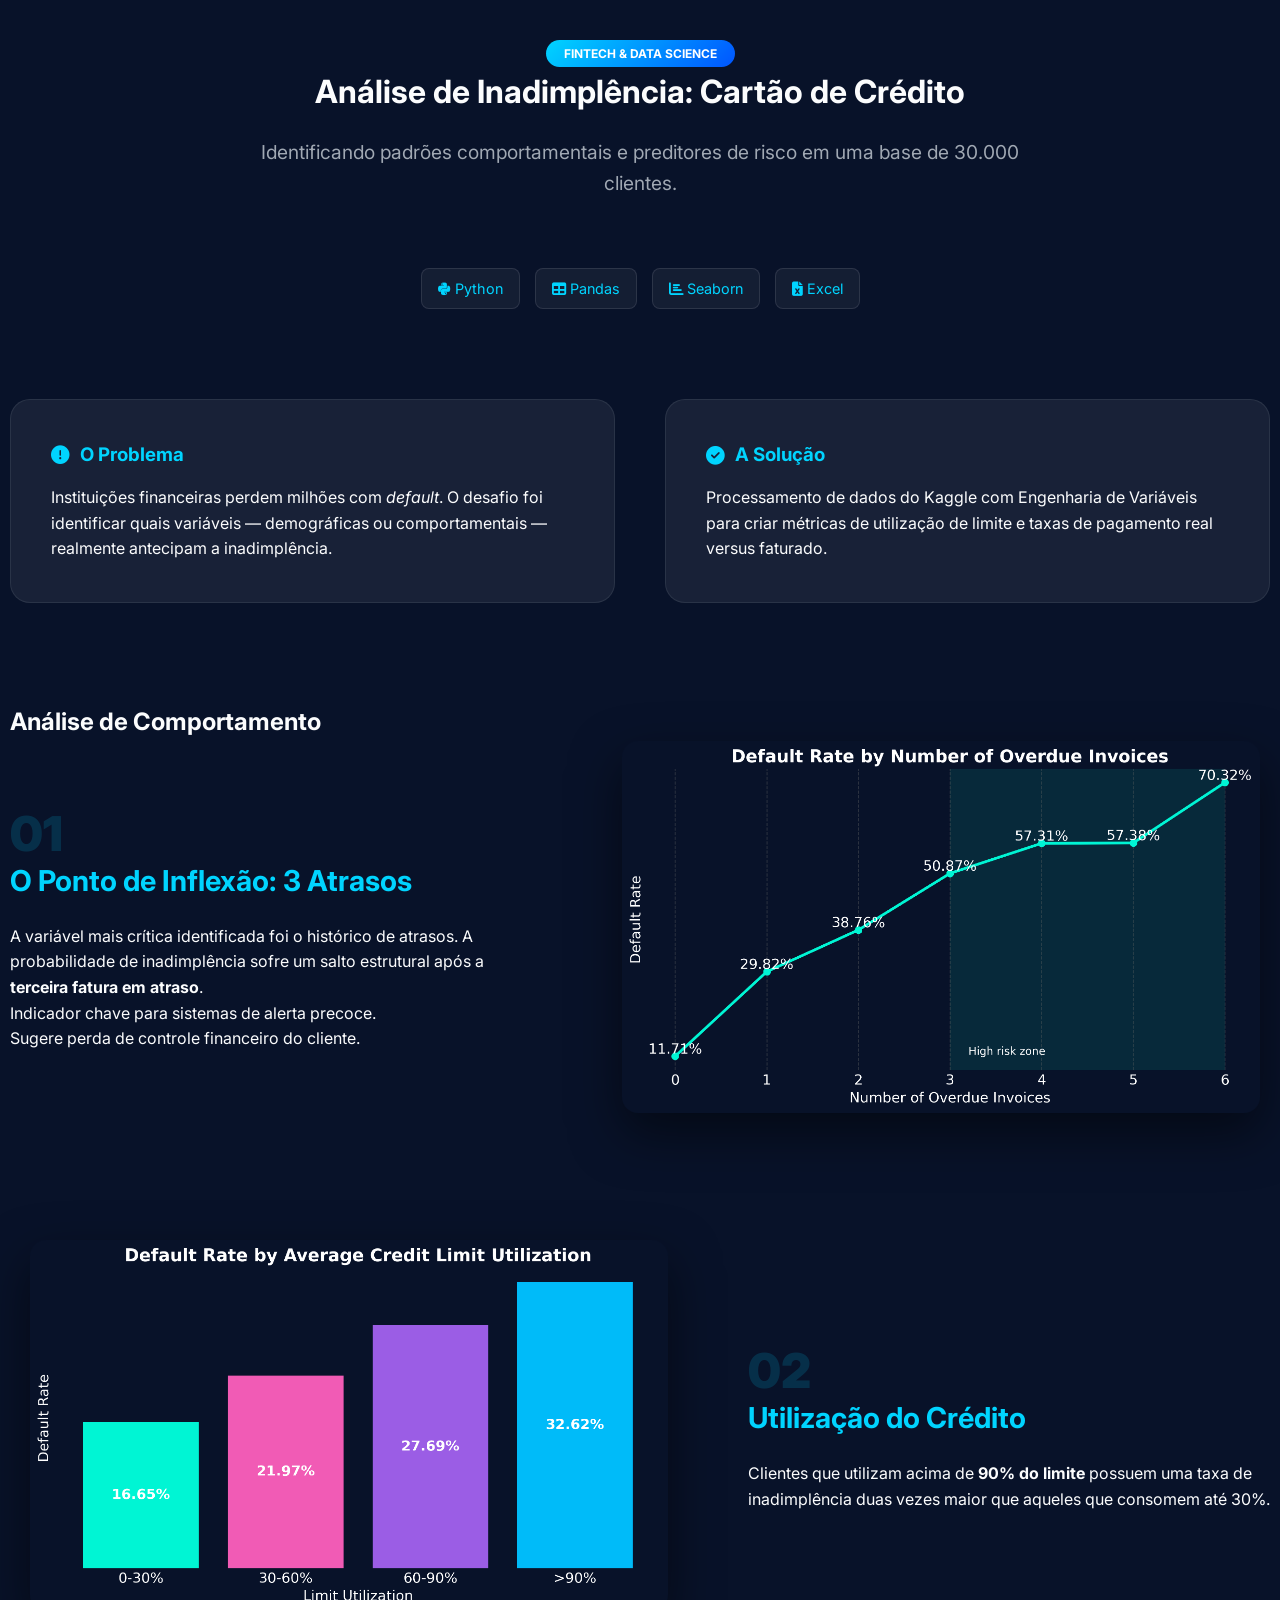
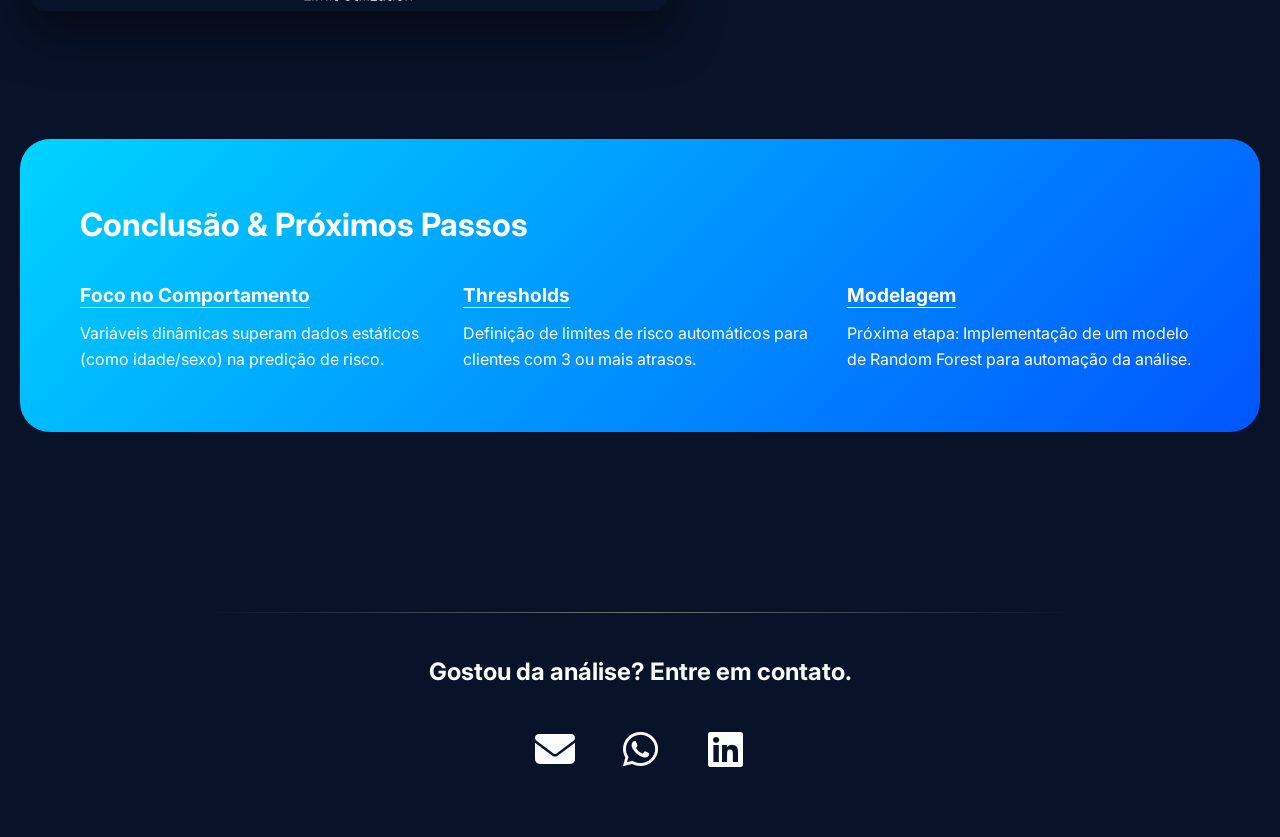
==== projeto.html @ cd3fa684 "Add files via upload" ====
<!doctype html>
<html lang="pt-br">
  <head>
    <meta charset="UTF-8" />
    <meta name="viewport" content="width=device-width, initial-scale=1.0" />
    <title>Case Study: Risco de Crédito</title>
    <link rel="stylesheet" href="styles.css" />
    <link
      rel="stylesheet"
      href="https://cdnjs.cloudflare.com/ajax/libs/font-awesome/6.5.0/css/all.min.css"
    />
    <link
      href="https://fonts.googleapis.com/css2?family=Inter:wght@300;400;600;700&display=swap"
      rel="stylesheet"
    />
  </head>

  <body>
    <header class="projeto-header-modern">
      <div class="container-central">
        <span class="category-tag">Fintech & Data Science</span>
        <h1>Análise de Inadimplência: Cartão de Crédito</h1>
        <p class="subtitulo-modern">
          Identificando padrões comportamentais e preditores de risco em uma
          base de 30.000 clientes.
        </p>
        <div class="tech-stack">
          <span><i class="fab fa-python"></i> Python</span>
          <span><i class="fas fa-table"></i> Pandas</span>
          <span><i class="fas fa-chart-bar"></i> Seaborn</span>
          <span><i class="fas fa-file-excel"></i> Excel</span>
        </div>
      </div>
    </header>

    <main class="container-central">
      <section class="overview-grid">
        <div class="info-card">
          <h3><i class="fas fa-exclamation-circle"></i> O Problema</h3>
          <p>
            Instituições financeiras perdem milhões com <em>default</em>. O
            desafio foi identificar quais variáveis — demográficas ou
            comportamentais — realmente antecipam a inadimplência.
          </p>
        </div>
        <div class="info-card">
          <h3><i class="fas fa-check-circle"></i> A Solução</h3>
          <p>
            Processamento de dados do Kaggle com Engenharia de Variáveis para
            criar métricas de utilização de limite e taxas de pagamento real
            versus faturado.
          </p>
        </div>
      </section>

      <section class="insight-section">
        <h2 class="section-title">Análise de Comportamento</h2>

        <div class="insight-row">
          <div class="insight-text">
            <span class="insight-number">01</span>
            <h3>O Ponto de Inflexão: 3 Atrasos</h3>
            <p>
              A variável mais crítica identificada foi o histórico de atrasos. A
              probabilidade de inadimplência sofre um salto estrutural após a
              <strong>terceira fatura em atraso</strong>.
            </p>
            <ul class="highlights">
              <li>Indicador chave para sistemas de alerta precoce.</li>
              <li>Sugere perda de controle financeiro do cliente.</li>
            </ul>
          </div>
          <div class="insight-visual">
            <img
              src="img/default_by_delay_payments.png"
              alt="Gráfico de Atrasos"
            />
          </div>
        </div>

        <div class="insight-row reverse">
          <div class="insight-text">
            <span class="insight-number">02</span>
            <h3>Utilização do Crédito</h3>
            <p>
              Clientes que utilizam acima de
              <strong>90% do limite</strong> possuem uma taxa de inadimplência
              duas vezes maior que aqueles que consomem até 30%.
            </p>
          </div>
          <div class="insight-visual">
            <img
              src="img/default_by_utilization_limit.png"
              alt="Gráfico de Utilização"
            />
          </div>
        </div>
      </section>

      <section class="conclusao-box">
        <h2>Conclusão & Próximos Passos</h2>
        <div class="grid-three">
          <div class="conclusao-item">
            <h4>Foco no Comportamento</h4>
            <p>
              Variáveis dinâmicas superam dados estáticos (como idade/sexo) na
              predição de risco.
            </p>
          </div>
          <div class="conclusao-item">
            <h4>Thresholds</h4>
            <p>
              Definição de limites de risco automáticos para clientes com 3 ou
              mais atrasos.
            </p>
          </div>
          <div class="conclusao-item">
            <h4>Modelagem</h4>
            <p>
              Próxima etapa: Implementação de um modelo de Random Forest para
              automação da análise.
            </p>
          </div>
        </div>
      </section>
    </main>

    <footer class="footer-contato">
      <hr class="divider" />
      <h2>Gostou da análise? Entre em contato.</h2>
      <div class="contato-icons">
        <a href="mailto:paulosantiago240@gmail.com"
          ><i class="fa-solid fa-envelope"></i
        ></a>
        <a href="https://wa.me/5567992562363"
          ><i class="fa-brands fa-whatsapp"></i
        ></a>
        <a href="https://www.linkedin.com/in/luis-paulo-loubet-557712179"
          ><i class="fa-brands fa-linkedin"></i
        ></a>
      </div>
    </footer>

    <button class="back-to-top">↑</button>

    <script src="script.js"></script>
  </body>
</html>
---- styles.css ----
/* ============================================================
   1. CONFIGURAÇÕES GLOBAIS E VARIÁVEIS
   ============================================================ */
:root {
  --primary-color: #00d4ff;
  --secondary-color: #6c757d;
  --background-color: #081229;
  --card-bg: rgba(35, 44, 65, 0.623);
  --text-color: #fbfcfd;
  --text-muted: #a0a8b3;
  --accent-gradient: linear-gradient(135deg, #00d4ff 0%, #0055ff 100%);
}

* {
  margin: 0;
  padding: 0;
  box-sizing: border-box;
  font-family: "Inter", sans-serif;
}

html {
  scroll-behavior: smooth;
}

body {
  background-color: var(--background-color);
  color: var(--text-color);
  line-height: 1.6;
}

/* Utilitários Gerais */
.divider {
  height: 1px;
  width: 70%;
  margin: 40px auto;
  background: linear-gradient(
    to right,
    transparent,
    var(--secondary-color),
    transparent
  );
  border: none;
}

/* ============================================================
   2. NAVEGAÇÃO (COMUM A TODO O SITE)
   ============================================================ */
.navegacao {
  position: fixed;
  background: linear-gradient(
    90deg,
    rgba(8, 18, 41, 0.95),
    rgba(8, 18, 41, 0.8)
  );
  width: 100%;
  z-index: 1000;
  padding: 1.2rem;
  backdrop-filter: blur(10px);
}

.menu {
  display: flex;
  list-style: none;
  justify-content: center;
  gap: 2rem;
}

.menu-link {
  color: var(--text-color);
  text-decoration: none;
  font-weight: 500;
  position: relative;
  padding: 0.5rem;
  transition: all 0.3s ease;
}

.menu-link:hover {
  color: var(--primary-color);
}

/* ============================================================
   3. ESTILOS DA HOME (PÁGINA PRINCIPAL - INDEX.HTML)
   ============================================================ */

/* Cabeçalho / Hero Section */
.cabecalho {
  display: flex;
  flex-direction: column;
  align-items: center;
  justify-content: center;
  height: 100vh;
  text-align: center;
  padding: 0 1rem;
}

.foto-perfil {
  width: 250px;
  height: 250px;
  box-shadow: 0 0 20px rgba(0, 212, 255, 0.2);
  border-radius: 50%;
  border: 2px solid var(--primary-color);
  object-fit: cover;
  margin-bottom: 1.5rem;
  transition: transform 0.5s ease;
}

.foto-perfil:hover {
  transform: scale(1.05);
}

.cabecalho h1 {
  font-size: 3.5rem;
  color: var(--primary-color);
  margin-bottom: 10px;
}

/* Seção Sobre */
.sobre {
  padding: 10rem 2rem;
  text-align: center;
}
.sobre-titulo {
  font-size: 2.5rem;
  margin-bottom: 30px;
  color: var(--primary-color);
}
.sobre-caixa {
  background: var(--card-bg);
  padding: 2.5rem;
  border-radius: 16px;
  max-width: 850px;
  margin: 0 auto;
  border: 1px solid rgba(255, 255, 255, 0.1);
}

/* Seção Projetos (Grid de Cards da Home) */
.projetos {
  padding: 80px 20px;
  text-align: center;
}
.projetos-titulo {
  font-size: 2.5rem;
  margin-bottom: 40px;
  color: var(--primary-color);
}

.projetos-caixa {
  display: flex;
  flex-wrap: wrap;
  gap: 30px;
  justify-content: center;
  max-width: 1200px;
  margin: 0 auto;
}

.projetos-card {
  width: 320px;
  background: var(--card-bg);
  border-radius: 16px;
  overflow: hidden;
  border: 1px solid rgba(255, 255, 255, 0.05);
  transition:
    transform 0.5s ease-in-out,
    box-shadow 0.5s ease-in-out;
  text-align: left;
}

.projetos-card:hover {
  transform: translateY(-10px);
  box-shadow: 0 10px 30px rgba(0, 212, 255, 0.15);
}

.projeto-link {
  text-decoration: none;
  color: inherit;
  display: block;
}
.projetos-imagem {
  width: 100%;
  height: 180px;
  object-fit: cover;
}
.projetos-nome {
  padding: 1.5rem 1.5rem 0.5rem;
  color: var(--primary-color);
  font-size: 1.4rem;
}
.projetos-descricao {
  padding: 0 1.5rem 1.5rem;
  font-size: 0.95rem;
  color: var(--text-muted);
}

/* ============================================================
   4. ESTILOS DO CASE STUDY (PÁGINA DO PROJETO - PROJETO1.HTML)
   ============================================================ */

/* Container Principal do Projeto */
.container-projeto {
  max-width: 1100px;
  margin: 0 auto;
  padding: 120px 20px 60px;
}

/* Header Moderno do Projeto */
.projeto-header-modern {
  text-align: center;
  margin-bottom: 80px;
  padding-top: 40px;
}

.category-tag {
  background: var(--accent-gradient);
  color: white;
  padding: 6px 18px;
  border-radius: 50px;
  font-size: 0.75rem;
  font-weight: 700;
  text-transform: uppercase;
  letter-spacing: px;
}

.subtitulo-modern {
  font-size: 1.2rem;
  color: var(--text-muted);
  max-width: 800px;
  margin: 20px auto 0;
  margin-bottom: 30px;
}

/* Tech Stack Badges */
.tech-stack {
  display: flex;
  justify-content: center;
  gap: 15px;
  margin-top: 30px;
  flex-wrap: wrap;
}

.tech-stack span {
  background: rgba(255, 255, 255, 0.05);
  border: 1px solid rgba(255, 255, 255, 0.1);
  padding: 8px 16px;
  border-radius: 8px;
  font-size: 0.9rem;
  color: var(--primary-color);
  margin-top: 30px;
  transform: translateY(10px);
  transition: all 0.5s ease;
}

.tech-stack span:hover {
  transform: translateY(5px);
  box-shadow: 0 10px 30px rgba(0, 212, 255, 0.15);
  transition: all 0.4s ease;
}

/* Grid de Visão Geral (Problema/Solução) */
.overview-grid {
  display: grid;
  grid-template-columns: repeat(auto-fit, minmax(320px, 1fr));
  gap: 30px;
  margin-bottom: 100px;
}

.info-card {
  background: var(--card-bg);
  padding: 40px;
  border-radius: 20px;
  border: 1px solid rgba(255, 255, 255, 0.08);
  text-align: left;
  margin-top: 20px;
  margin-left: 10px;
  margin-right: 10px;
  transition:
    transform 0.5s ease-in-out,
    box-shadow 0.5s ease-in-out;
}

.info-card:hover {
  transform: translateY(-10px);
  box-shadow: 0 10px 30px rgba(0, 212, 255, 0.15);
  transition: all 0.4s ease;
}

.info-card h3 {
  color: var(--primary-color);
  margin-bottom: 15px;
  display: flex;
  align-items: center;
  gap: 10px;
}

/* Seções de Insights (Texto Lateral + Imagem) */

.insight-section {
  margin-left: 10px;
}

.insight-row {
  display: flex;
  align-items: center;
  gap: 60px;
  margin-bottom: 120px;
}

.insight-row.reverse {
  flex-direction: row-reverse;
}

.insight-text {
  flex: 1;
  text-align: left;
}

.insight-text h3 {
  font-size: 1.8rem;
  margin-bottom: 20px;
  color: var(--primary-color);
}

.insight-number {
  font-size: 3rem;
  font-weight: 900;
  color: var(--primary-color);
  opacity: 0.15;
  line-height: 1;
  display: block;
}

.insight-visual {
  flex: 1.2;
  margin-right: 20px;
  margin-left: 20px;
  transition:
    transform 0.5s ease-in-out,
    box-shadow 0.5s ease-in-out;
}

.insight-visual:hover {
  transform: translateY(-10px);

  transition: all 0.4s ease;
  cursor: pointer;
  border-radius: 16px;
}

.insight-visual img {
  width: 100%;
  border-radius: 16px;
  box-shadow: 0 20px 50px rgba(0, 0, 0, 0.5);
}

/* Caixa de Conclusão de Alto Impacto */
.conclusao-box {
  background: var(--accent-gradient);
  padding: 60px;
  border-radius: 30px;
  color: white;
  margin-bottom: 80px;
  text-align: left;
  margin-left: 20px;
  margin-right: 20px;
}

.conclusao-box h2 {
  margin-bottom: 30px;
  font-size: 2rem;
}

.grid-three {
  display: grid;
  grid-template-columns: repeat(auto-fit, minmax(220px, 1fr));
  gap: 30px;
}

.conclusao-item h4 {
  font-size: 1.2rem;
  margin-bottom: 10px;
  text-decoration: underline;
  text-underline-offset: 5px;
}

/* ============================================================
   5. RODAPÉ E AUXILIARES (COMUM)
   ============================================================ */
.footer-contato {
  padding: 60px 20px;
  text-align: center;
}
.contato-icons {
  display: flex;
  justify-content: center;
  gap: 30px;
  margin-top: 30px;
}
.contato-icons a {
  text-decoration: none;
  width: 55px;
  height: 55px;

  display: flex;
  align-items: center;
  justify-content: center;

  font-size: 40px;
  color: var(--text-color);

  transition: all 0.5s ease;
}
.contato-icons a:hover {
  color: var(--primary-color);
  transform: scale(1.2);
}

.back-to-top {
  position: fixed;
  bottom: 30px;
  right: 30px;
  width: 50px;
  height: 50px;
  border-radius: 50%;
  background: var(--primary-color);
  color: #081229;
  border: none;
  cursor: pointer;
  display: none;
  z-index: 1000;
  box-shadow: 0 5px 15px rgba(0, 0, 0, 0.3);
}

/* ============================================================
   6. RESPONSIVIDADE (MOBILE FIRST)
   ============================================================ */
@media (max-width: 900px) {
  .insight-row,
  .insight-row.reverse {
    flex-direction: column;
    text-align: center;
    gap: 30px;
  }

  .insight-text {
    text-align: center;
  }

  .header-projeto-modern h1 {
    font-size: 2.2rem;
  }

  .cabecalho h1 {
    font-size: 2.5rem;
  }

  .conclusao-box {
    padding: 40px 20px;
  }
}
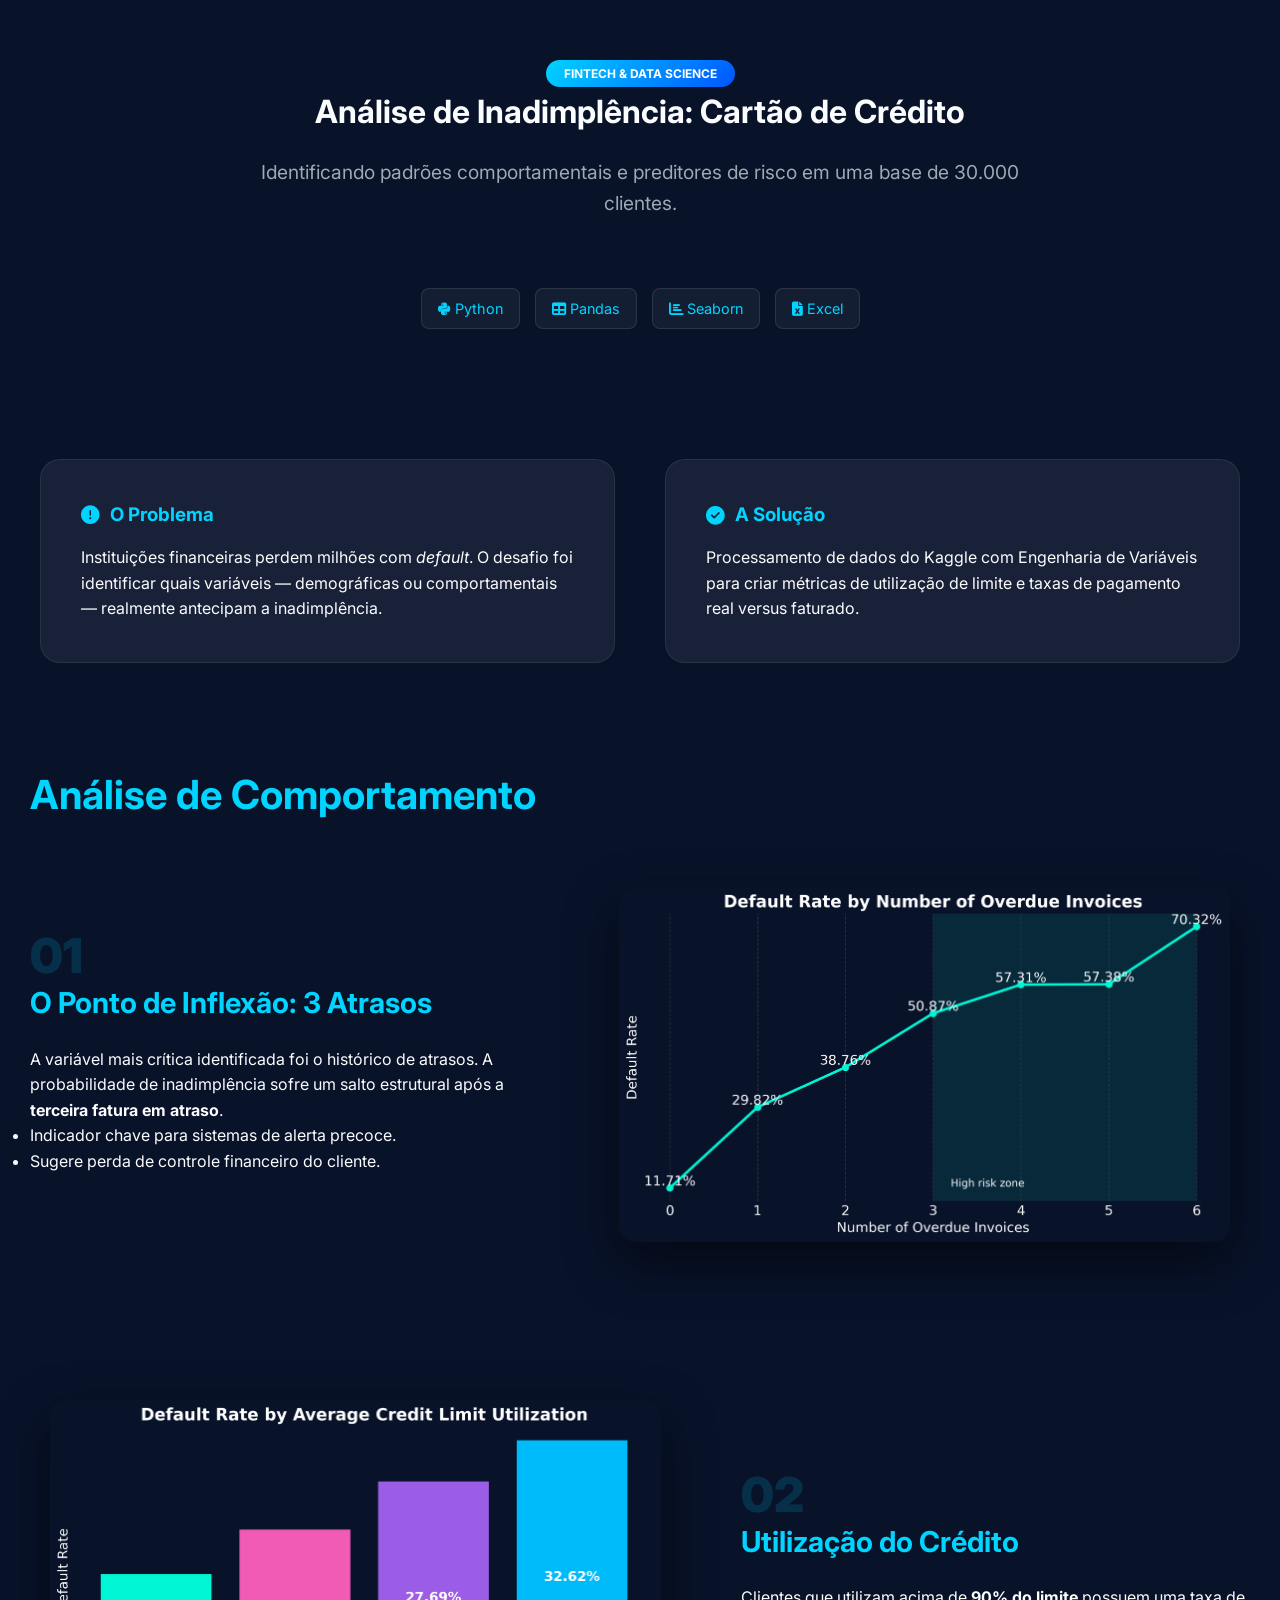
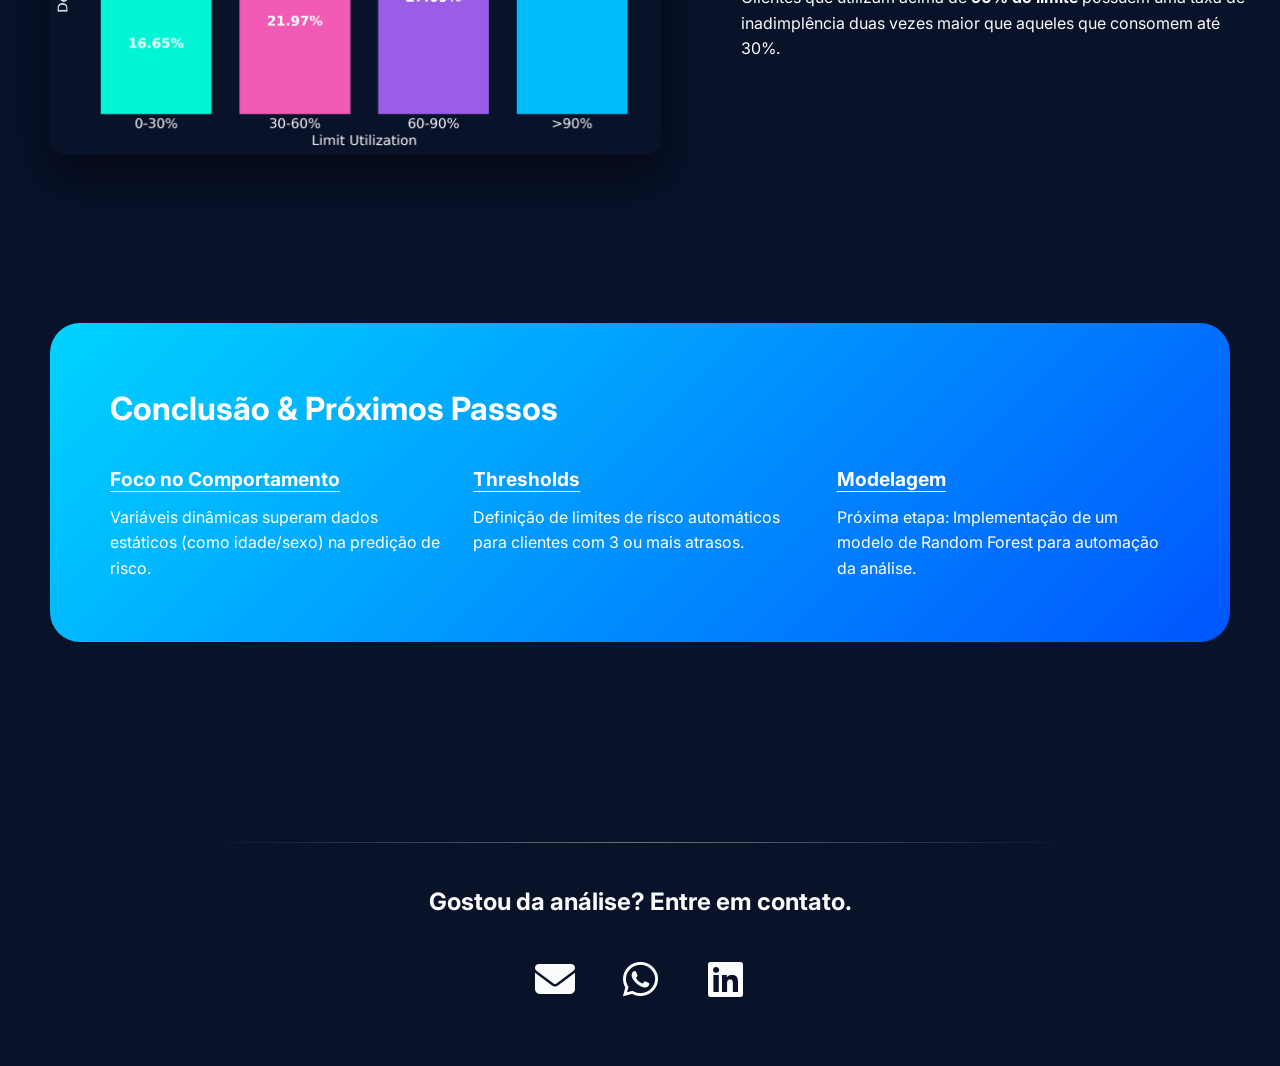
==== commit a3b6294c: "Add files via upload" ====
--- a/projeto.html
+++ b/projeto.html
@@ -53,8 +53,8 @@
         </div>
       </section>
 
-      <section class="insight-section">
-        <h2 class="section-title">Análise de Comportamento</h2>
+      <section class="insight-sectio">
+        <h2 class="sobre-titulo">Análise de Comportamento</h2>
 
         <div class="insight-row">
           <div class="insight-text">
--- a/styles.css
+++ b/styles.css
@@ -196,10 +196,10 @@
    ============================================================ */
 
 /* Container Principal do Projeto */
-.container-projeto {
-  max-width: 1100px;
+.container-central {
   margin: 0 auto;
-  padding: 120px 20px 60px;
+  padding: 20px 30px;
+  max-width: 1500px;
 }
 
 /* Header Moderno do Projeto */
@@ -330,6 +330,7 @@
 
 .insight-visual {
   flex: 1.2;
+  margin-top: 30px;
   margin-right: 20px;
   margin-left: 20px;
   transition:
@@ -353,6 +354,7 @@
 
 /* Caixa de Conclusão de Alto Impacto */
 .conclusao-box {
+  margin-top: 10rem;
   background: var(--accent-gradient);
   padding: 60px;
   border-radius: 30px;
@@ -430,6 +432,174 @@
 }
 
 /* ============================================================
+   ADICIONAIS PARA O PROJETO ITAÚ (NÃO REMOVER NADA ACIMA)
+   ============================================================ */
+
+/* Estilização da Tabela de Métricas de ML */
+.data-table-container {
+  margin: 30px 0;
+  overflow-x: auto;
+}
+
+.data-table {
+  width: 100%;
+  border-collapse: collapse;
+  background: var(--card-bg);
+  border-radius: 12px;
+  overflow: hidden;
+  color: var(--text-color);
+}
+
+.data-table th,
+.data-table td {
+  padding: 15px 20px;
+  text-align: left;
+  border-bottom: 1px solid rgba(255, 255, 255, 0.1);
+}
+
+.data-table th {
+  background: rgba(0, 212, 255, 0.1);
+  color: var(--primary-color);
+  font-weight: 600;
+}
+
+.data-table tr:last-child td {
+  border-bottom: none;
+}
+
+.insight-ml {
+  display: flex;
+  justify-content: center;
+  align-items: center;
+
+  margin-top: 30px;
+  margin-right: 20px;
+  margin-left: 20px;
+  transition:
+    transform 0.5s ease-in-out,
+    box-shadow 0.5s ease-in-out;
+}
+
+.insight-ml:hover {
+  transform: translateY(-10px);
+
+  transition: all 0.4s ease;
+  cursor: pointer;
+  border-radius: 16px;
+}
+
+.insight-ml img {
+  width: 90%;
+  border-radius: 16px;
+  box-shadow: 0 20px 50px rgba(0, 0, 0, 0.5);
+}
+
+/* Cards de Métricas e Conclusão */
+.card-metrica {
+  background: var(--card-bg);
+  padding: 25px;
+  border-radius: 15px;
+  border-left: 4px solid var(--primary-color);
+  transition: transform 0.3s ease;
+}
+
+.card-metrica:hover {
+  transform: translateY(-5px);
+}
+
+.nota-analise {
+  font-size: 0.9rem;
+  color: var(--text-muted);
+  font-style: italic;
+  margin-top: 15px;
+}
+
+code {
+  background: rgba(0, 212, 255, 0.1);
+  padding: 2px 6px;
+  border-radius: 4px;
+  color: var(--primary-color);
+  font-family: "Courier New", Courier, monospace;
+}
+
+/* Botões de Ação Header */
+.action-buttons {
+  display: flex;
+  gap: 20px;
+  justify-content: center;
+  margin-top: 30px;
+}
+
+.btn-modern {
+  padding: 12px 25px;
+  border-radius: 30px;
+  text-decoration: none;
+  font-weight: 600;
+  font-size: 0.95rem;
+  display: flex;
+  align-items: center;
+  gap: 10px;
+  transition: all 0.3s ease;
+  border: 1px solid rgba(255, 255, 255, 0.1);
+}
+
+.btn-modern.github {
+  background: var(--accent-gradient);
+  color: #fff;
+}
+
+.btn-modern.pdf {
+  background: rgba(255, 255, 255, 0.05);
+  color: var(--text-color);
+}
+
+.btn-modern:hover {
+  transform: translateY(-3px);
+  box-shadow: 0 10px 20px rgba(0, 212, 255, 0.2);
+}
+
+/* Gráficos e Figuras */
+.grid-graficos {
+  display: grid;
+  grid-template-columns: 1fr 1fr;
+  gap: 20px;
+  margin: 30px 0;
+}
+
+.container-figura,
+.container-figura-unica {
+  background: var(--card-bg);
+  padding: 15px;
+  border-radius: 12px;
+  text-align: center;
+}
+
+.img-analise {
+  max-width: 100%;
+  height: auto;
+  border-radius: 8px;
+  border: 1px solid rgba(255, 255, 255, 0.05);
+}
+
+.legenda-figura {
+  font-size: 0.85rem;
+  color: var(--text-muted);
+  margin-top: 10px;
+  font-style: italic;
+}
+
+/* Mobile Adjustment */
+@media (max-width: 768px) {
+  .grid-graficos {
+    grid-template-columns: 1fr;
+  }
+  .action-buttons {
+    flex-direction: column;
+    align-items: center;
+  }
+}
+
+/* ============================================================
    6. RESPONSIVIDADE (MOBILE FIRST)
    ============================================================ */
 @media (max-width: 900px) {
@@ -456,3 +626,141 @@
     padding: 40px 20px;
   }
 }
+
+.data-table {
+  width: 100%;
+  border-collapse: collapse;
+  background: var(--card-bg);
+  border-radius: 12px;
+  overflow: hidden;
+}
+
+.data-table th,
+.data-table td {
+  padding: 15px 20px;
+  text-align: left;
+  border-bottom: 1px solid rgba(255, 255, 255, 0.1);
+}
+
+.data-table th {
+  background: rgba(0, 212, 255, 0.1);
+  color: var(--primary-color);
+}
+
+.conclusao-box {
+  background: var(--accent-gradient);
+  padding: 60px;
+  border-radius: 30px;
+  color: white;
+  margin: 10rem 20px 80px;
+}
+
+.conclusao-box h2 {
+  margin-bottom: 30px;
+}
+
+.grid-three {
+  display: grid;
+  grid-template-columns: repeat(auto-fit, minmax(220px, 1fr));
+  gap: 30px;
+}
+
+.conclusao-item h4 {
+  margin-bottom: 10px;
+  text-decoration: underline;
+  text-underline-offset: 5px;
+}
+
+/* ============================================================
+   5. FOOTER E AUXILIARES
+   ============================================================ */
+.footer-contato {
+  padding: 60px 20px;
+  text-align: center;
+}
+
+.contato-icons {
+  display: flex;
+  justify-content: center;
+  gap: 30px;
+  margin-top: 30px;
+}
+
+.contato-icons a {
+  font-size: 40px;
+  color: var(--text-color);
+  transition: all 0.5s ease;
+}
+
+.contato-icons a:hover {
+  color: var(--primary-color);
+  transform: scale(1.2);
+}
+
+.back-to-top {
+  position: fixed;
+  bottom: 30px;
+  right: 30px;
+  width: 50px;
+  height: 50px;
+  border-radius: 50%;
+  background: var(--primary-color);
+  color: #081229;
+  border: none;
+  cursor: pointer;
+  display: none;
+  z-index: 1000;
+}
+
+.action-buttons {
+  display: flex;
+  gap: 20px;
+  justify-content: center;
+  margin-top: 30px;
+}
+
+.btn-modern {
+  padding: 12px 25px;
+  border-radius: 30px;
+  text-decoration: none;
+  font-weight: 600;
+  display: flex;
+  align-items: center;
+  gap: 10px;
+  transition: all 0.3s ease;
+}
+
+.btn-modern.github,
+.btn-modern.pdf {
+  background: var(--accent-gradient);
+  color: #fff;
+}
+
+.btn-modern.back {
+  background: rgba(255, 255, 255, 0.05);
+  color: var(--text-color);
+  border: 1px solid rgba(255, 255, 255, 0.1);
+}
+
+.btn-modern:hover {
+  transform: translateY(-3px);
+  box-shadow: 0 10px 20px rgba(0, 212, 255, 0.2);
+}
+
+/* ============================================================
+   6. RESPONSIVIDADE
+   ============================================================ */
+@media (max-width: 900px) {
+  .insight-row,
+  .insight-row.reverse {
+    flex-direction: column;
+    text-align: center;
+  }
+  .cabecalho h1 {
+    font-size: 2.5rem;
+  }
+  .action-buttons {
+    flex-direction: column;
+    align-items: center;
+  }
+}
